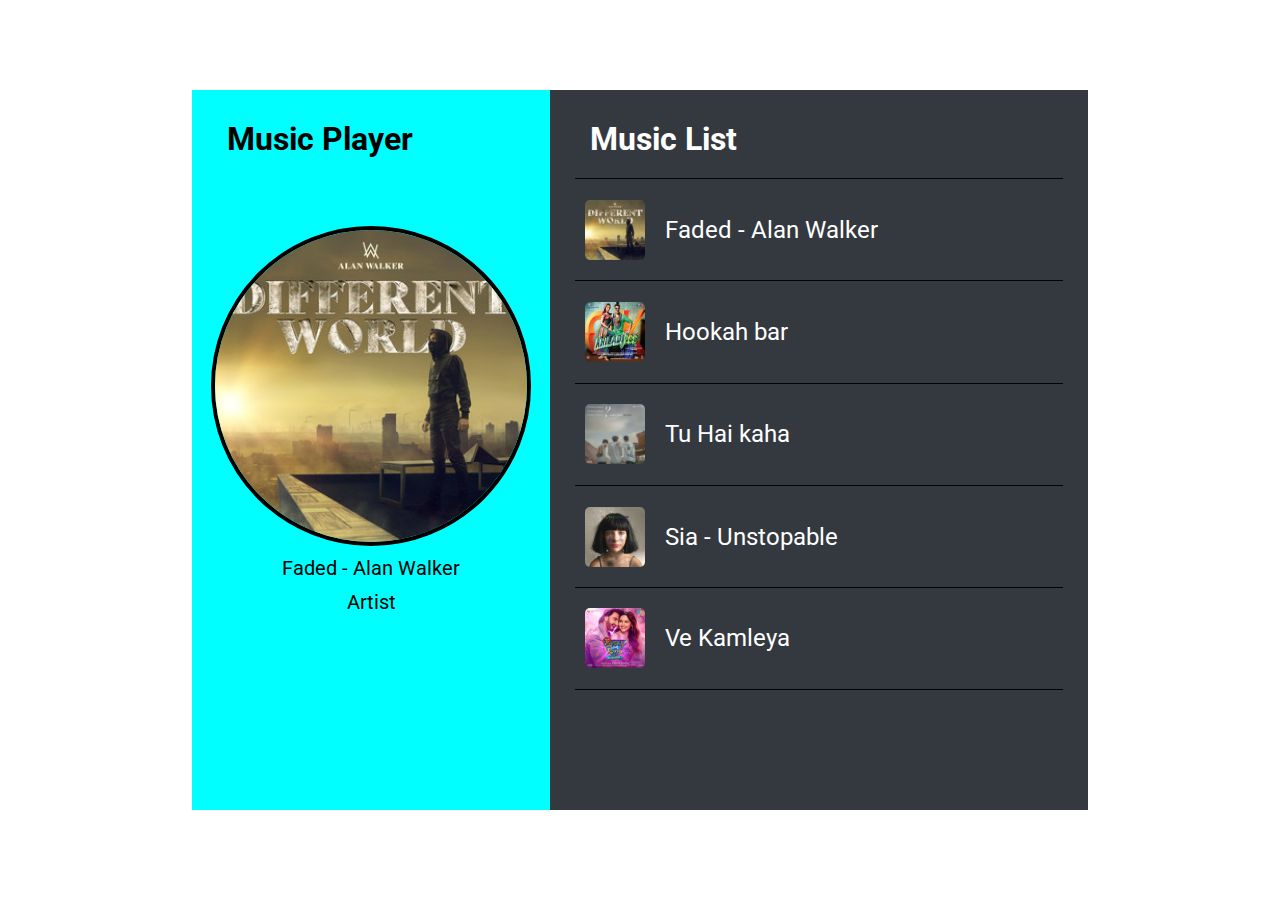
==== .vercel/output/static/index.html @ 4bdc0498 "git push" ====
<!DOCTYPE html>
<html lang="en">
<head>
    <meta charset="UTF-8">
    <meta name="viewport" content="width=device-width, initial-scale=1.0">
    <title>Music Player | Arafat Ahmed</title>
    <link rel="stylesheet" href="https://cdnjs.cloudflare.com/ajax/libs/font-awesome/6.5.2/css/all.min.css" integrity="sha512-SnH5WK+bZxgPHs44uWIX+LLJAJ9/2PkPKZ5QiAj6Ta86w+fsb2TkcmfRyVX3pBnMFcV7oQPJkl9QevSCWr3W6A==" crossorigin="anonymous" referrerpolicy="no-referrer" />
    <link rel="stylesheet" href="style.css">
</head>
<body>
    <main>
        <div class="left-side">
            <div class="logo">
                <h1><i class="fa-solid fa-music"></i> Music Player</h1>
                <div class="list">
                    <i class="fa-solid fa-bars"></i>
                </div>
                </div>
            <div class="music-img">
                <img src="./img/faded.jpeg" alt="Music Image" class="hero-img">
                <p class="name">Faded - Alan Walker</p>
                <p class="artist">Artist</p>
            </div>
            
            <div class="controls">
                <button class="backward"><i class="fa-solid fa-backward-step"></i></button>
                <button class="play pause"><i class="fa-solid fa-play"></i></button>
                <button class="forward"><i class="fa-solid fa-forward-step"></i></button>
            </div>
        </div>
        <div class="right-side">
            <h1>Music List</h1>
            <div class="music-list"></div>
        </div>
    </main>
    <script src="script.js"></script>
</body>
</html>
---- .vercel/output/static/style.css ----
@import url('https://fonts.googleapis.com/css2?family=Roboto:ital,wght@0,100;0,300;0,400;0,500;0,700;0,900;1,100;1,300;1,400;1,500;1,700;1,900&display=swap');
* {
    margin: 0;
    padding: 0;
    box-sizing: border-box;
    font-family: "Roboto", sans-serif
}
html,body {
    height: 100%;
    width: 100%;
    display: flex;
    justify-content: center;
    align-items: center;
}
img{
    pointer-events: none;
}
main{
    height: 80%;
    width: 70%;
    display: flex;
    background-color: #33393F;
}
.left-side{
    height: 100%;
    width : 40%;
    background-color: aqua;
    padding: 30px 35px;
    display: flex;
    flex-direction: column;
    justify-content: space-between;
}
.logo{
    width: 100%;
    display: flex;
    justify-content: space-between;
    align-items: center;
}
.list {
    display: none;
}
.list i{
    font-size: 25px;
    cursor: pointer;
}
.music-img{
    width: 100%;
    height: 80%;
    pointer-events: none;
    border-radius: 50%;
    /* object-fit: cover;
    object-position: center; */
    display: flex;
    flex-direction: column;
    justify-content: center;
    align-items: center;
    gap: 10px;
    font-size: 20px;
}
.music-img img{
    width: 320px;
    height: 320px;
    border-radius: 50%;
    border: 4px solid black;
    object-fit: cover;
    object-position: center;
}
.animation{
    animation: spin 7s linear infinite;
}
.music-list{
    height: 100%;
    width: 100%;
}
@keyframes spin {
    100% {
        transform: rotate(360deg);
    }
}
.controls{
    display: flex;
    gap: 25px;
    justify-content: center;
    height: 15%;
    widows: 100%;
    padding: 35px 40px;
    align-items: center;
    font-size: 30px;
}
.controls button{
    border: none;
    height: 35px;
    width: 35px;
    font-size: 30px;
    cursor: pointer;
    background: transparent;
}
.controls button:hover{
    background-color: #33393F;
    color: #fff;
}

.right-side{
    height: 100%;
    width: 60%;
    padding: 30px 25px;
    display: flex;
    flex-direction: column;
    color: #fff;
}
.right-side h1{
    width: 100%;
    padding: 0 15px;
    margin-bottom: 20px;
}
.music-bar{
    width: 100%;
    height: 17%;
    display: flex;
    align-items: center;
    border-top: 1px solid #020202;
    font-size: 24px;
    gap: 10px;
    cursor: pointer;
}
.music-bar:hover{
    background-color: #0c0c0c;
}
.music-bar:nth-last-child(1){
    border-bottom: 1px solid #020202;
}
.music-bar img{
    width: 60px;
    height: 60px;
    margin: 10px;
    border-radius: 5px;
    pointer-events: none;
    object-fit: cover;
    object-position: center;
}
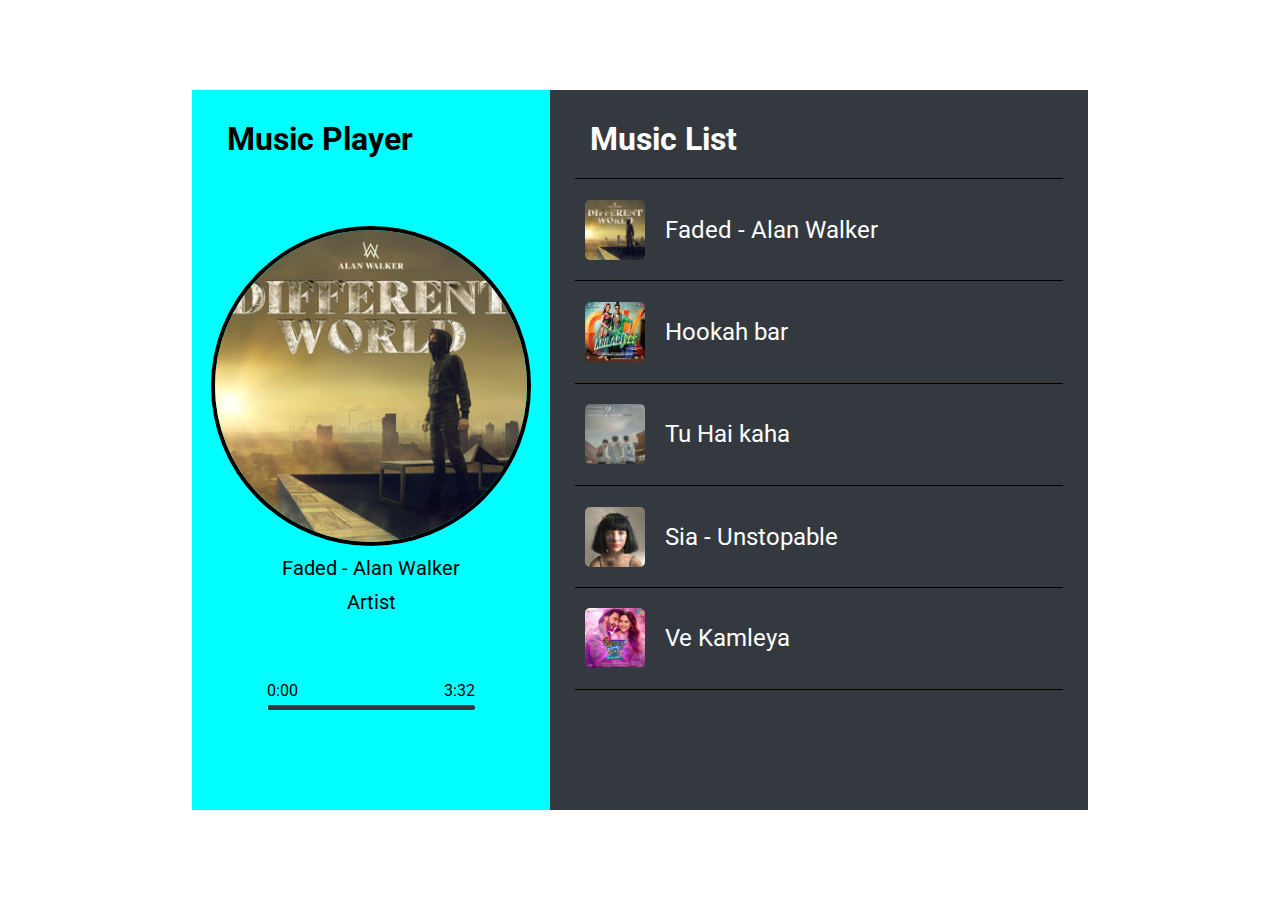
==== commit cb22e90a: "finish logic" ====
--- a/.vercel/output/static/index.html
+++ b/.vercel/output/static/index.html
@@ -23,9 +23,18 @@
             </div>
             
             <div class="controls">
-                <button class="backward"><i class="fa-solid fa-backward-step"></i></button>
-                <button class="play pause"><i class="fa-solid fa-play"></i></button>
-                <button class="forward"><i class="fa-solid fa-forward-step"></i></button>
+                <div class="control-1">
+                    <div class="time">
+                        <p class="current-time">0:00</p>
+                        <p class="duration">3:32</p>
+                        </div>
+                    <input type="range" class="seek" value="0">
+                </div>
+                <div class="control-2">
+                    <button class="backward"><i class="fa-solid fa-backward-step"></i></button>
+                    <button class="play pause"><i class="fa-solid fa-play"></i></button>
+                    <button class="forward"><i class="fa-solid fa-forward-step"></i></button>
+                </div>
             </div>
         </div>
         <div class="right-side">
--- a/.vercel/output/static/style.css
+++ b/.vercel/output/static/style.css
@@ -45,11 +45,9 @@
 }
 .music-img{
     width: 100%;
-    height: 80%;
+    height: 75%;
     pointer-events: none;
     border-radius: 50%;
-    /* object-fit: cover;
-    object-position: center; */
     display: flex;
     flex-direction: column;
     justify-content: center;
@@ -79,13 +77,13 @@
 }
 .controls{
     display: flex;
-    gap: 25px;
+    /* gap: 25px; */
     justify-content: center;
     height: 15%;
-    widows: 100%;
-    padding: 35px 40px;
+    width: 100%;
+    padding: 0 40px;
     align-items: center;
-    font-size: 30px;
+    flex-direction: column;
 }
 .controls button{
     border: none;
@@ -94,12 +92,48 @@
     font-size: 30px;
     cursor: pointer;
     background: transparent;
+
 }
 .controls button:hover{
     background-color: #33393F;
     color: #fff;
 }
-
+.control-1{
+    width: 100%;
+    height: 60%;
+    display: flex;
+    flex-direction: column;
+    /* justify-content: center; */
+    gap: 5px;
+}
+.seek{
+    width: 100%;
+    -webkit-appearance: none;
+    height: 5px;
+    border-radius: 10px;
+    background: #33393F;
+    outline: none;
+    cursor: pointer;
+    overflow: hidden;
+}
+.seek::-webkit-slider-thumb{
+    -webkit-appearance: none;
+    width: 1px;
+    box-shadow: -400px 0 0 400px white;
+}
+.time{
+    width: 100%;
+    display: flex;
+    align-items: center;
+    justify-content: space-between;
+}
+.control-2 {
+    width: 90%;
+    height: 40%;
+    display: flex;
+    align-items: center;
+    justify-content: space-around;
+}
 .right-side{
     height: 100%;
     width: 60%;
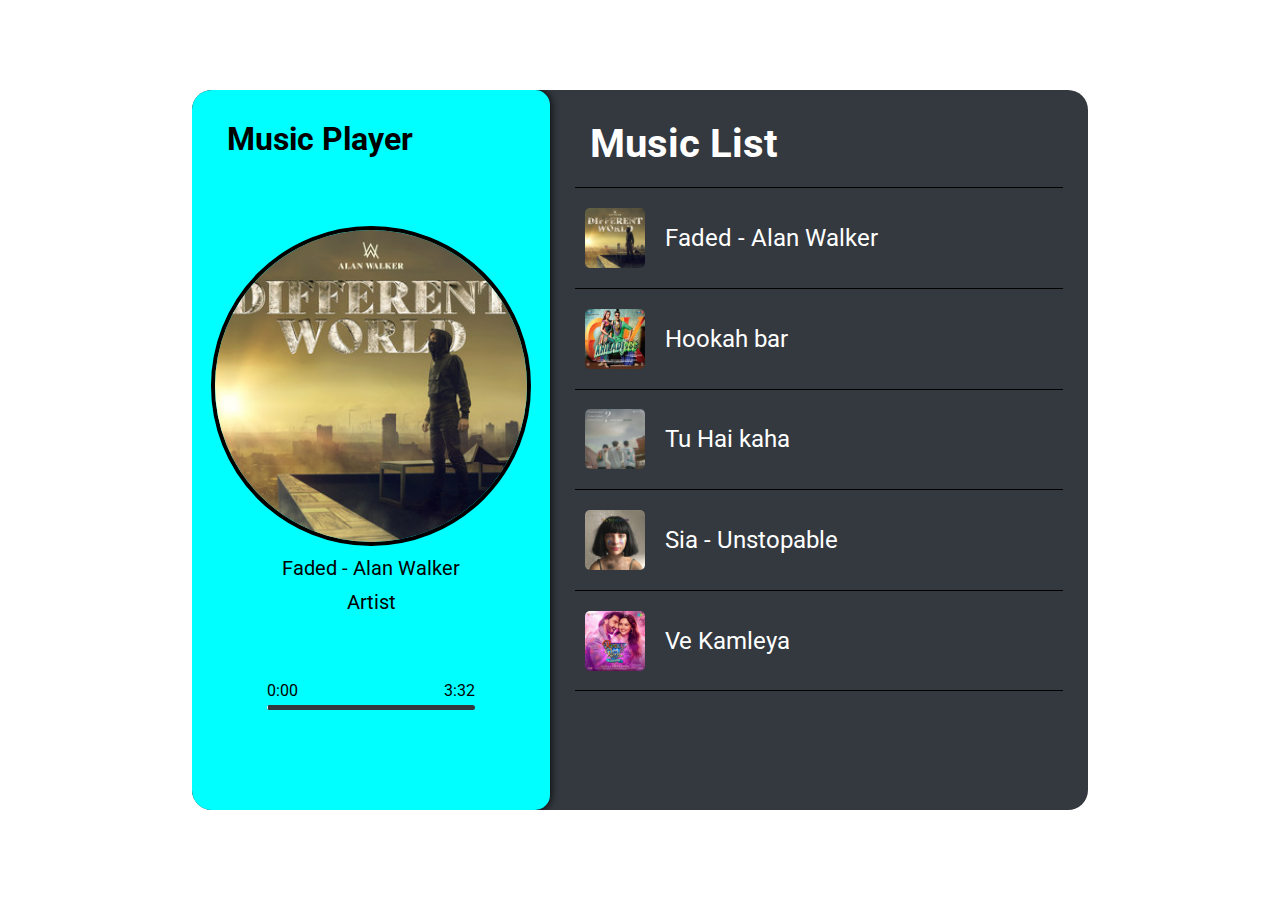
==== commit 12acb2d3: "done" ====
--- a/.vercel/output/static/index.html
+++ b/.vercel/output/static/index.html
@@ -6,6 +6,7 @@
     <title>Music Player | Arafat Ahmed</title>
     <link rel="stylesheet" href="https://cdnjs.cloudflare.com/ajax/libs/font-awesome/6.5.2/css/all.min.css" integrity="sha512-SnH5WK+bZxgPHs44uWIX+LLJAJ9/2PkPKZ5QiAj6Ta86w+fsb2TkcmfRyVX3pBnMFcV7oQPJkl9QevSCWr3W6A==" crossorigin="anonymous" referrerpolicy="no-referrer" />
     <link rel="stylesheet" href="style.css">
+    <link rel="stylesheet" href="responsive.css">
 </head>
 <body>
     <main>
@@ -38,7 +39,10 @@
             </div>
         </div>
         <div class="right-side">
-            <h1>Music List</h1>
+            <div class="header">
+                <h1>Music List</h1>
+                <i class="fa-solid fa-xmark"></i>
+            </div>
             <div class="music-list"></div>
         </div>
     </main>
--- a/.vercel/output/static/style.css
+++ b/.vercel/output/static/style.css
@@ -20,6 +20,8 @@
     width: 70%;
     display: flex;
     background-color: #33393F;
+    border-radius: 20px;
+    overflow: hidden;
 }
 .left-side{
     height: 100%;
@@ -29,6 +31,8 @@
     display: flex;
     flex-direction: column;
     justify-content: space-between;
+    border-radius: 15px;
+    box-shadow: 0 0 10px #000000;
 }
 .logo{
     width: 100%;
@@ -142,10 +146,25 @@
     flex-direction: column;
     color: #fff;
 }
+.header{
+    font-size: 20px;
+    font-weight: bold;
+    width: 100%;
+    display: flex;
+    justify-content: space-between;
+    align-items: center;
+}
 .right-side h1{
     width: 100%;
     padding: 0 15px;
     margin-bottom: 20px;
+}
+.header i{
+    font-size: 25px;
+    line-height: 10px;
+    display: none;
+    margin-bottom: 5px;
+    cursor: pointer;
 }
 .music-bar{
     width: 100%;
